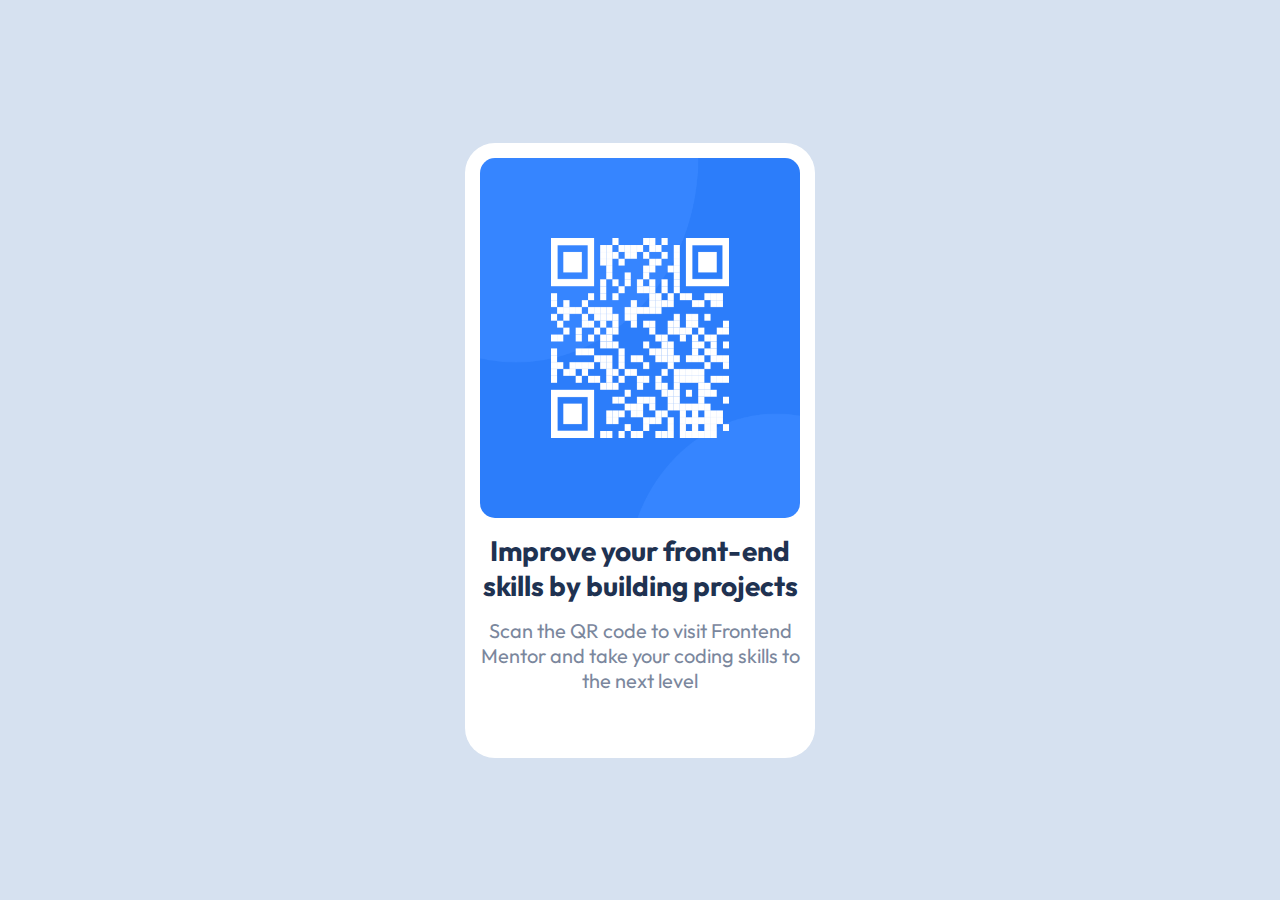
==== qr-code-component-main/index.html @ 07a199c7 "QR Code Component Challenge" ====
<!DOCTYPE html>
<html lang="en">
  <head>
    <meta charset="UTF-8" />
    <meta name="viewport" content="width=device-width, initial-scale=1.0" />
    <!-- displays site properly based on user's device -->

    <link
      rel="icon"
      type="image/png"
      sizes="32x32"
      href="./images/favicon-32x32.png"
    />
    <link rel="preconnect" href="https://fonts.googleapis.com" />
    <link rel="preconnect" href="https://fonts.gstatic.com" crossorigin />
    <link
      href="https://fonts.googleapis.com/css2?family=Outfit:wght@400;700&display=swap"
      rel="stylesheet"
    />
    <title>Frontend Mentor | QR code component</title>
    <link rel="stylesheet" href="style.css" />
  </head>
  <body>
    <div class="qr-container">
      <img src="./images/image-qr-code.png" alt="QR" />
      <p class="heading">Improve your front-end skills by building projects</p>
      <p class="sub">
        Scan the QR code to visit Frontend Mentor and take your coding skills to
        the next level
      </p>
    </div>

    <!-- <div class="attribution">
      Challenge by
      <a href="https://www.frontendmentor.io?ref=challenge" target="_blank"
        >Frontend Mentor</a
      >. Coded by <a href="#">Your Name Here</a>.
    </div> -->
  </body>
</html>
---- qr-code-component-main/style.css ----
* {
  margin: 0;
  padding: 0;
}

:root {
  --darkBlue: hsl(218, 44%, 22%);
  --grayBlue: hsl(220, 15%, 55%);
}

body {
  font-family: "Outfit", sans-serif;
  font-size: 15px;
  background-color: #d6e1f0;
  height: 100vh;
  display: flex;
  align-items: center;
  justify-content: center;
}

.qr-container {
  height: 60vh;
  width: 20%;
  background-color: hsl(0, 0%, 100%);
  display: flex;
  flex-direction: column;
  align-items: center;
  text-align: center;
  gap: 1em;
  padding: 1em;
  border-radius: 2em;
}

.qr-container img {
  height: 40vh;
  width: 100%;
  border-radius: 1em;
}

.heading {
  font-size: 2rem;
  font-weight: 700;
  color: var(--darkBlue);
}

.sub {
  text-align: center;
  font-size: 1.5rem;
  font-weight: 400;
  color: var(--grayBlue);
}



@media (max-width: 1400px) {
  
  .qr-container {
    height: 65vh;
    width: 25%;
  }
  
  .qr-container img {
    height: 40vh;
    width: 100%;
    border-radius: 1em;
  }
  
  .heading {
    font-size: 1.75rem;
  }
  
  .sub {
    font-size: 1.25rem;
  }
}
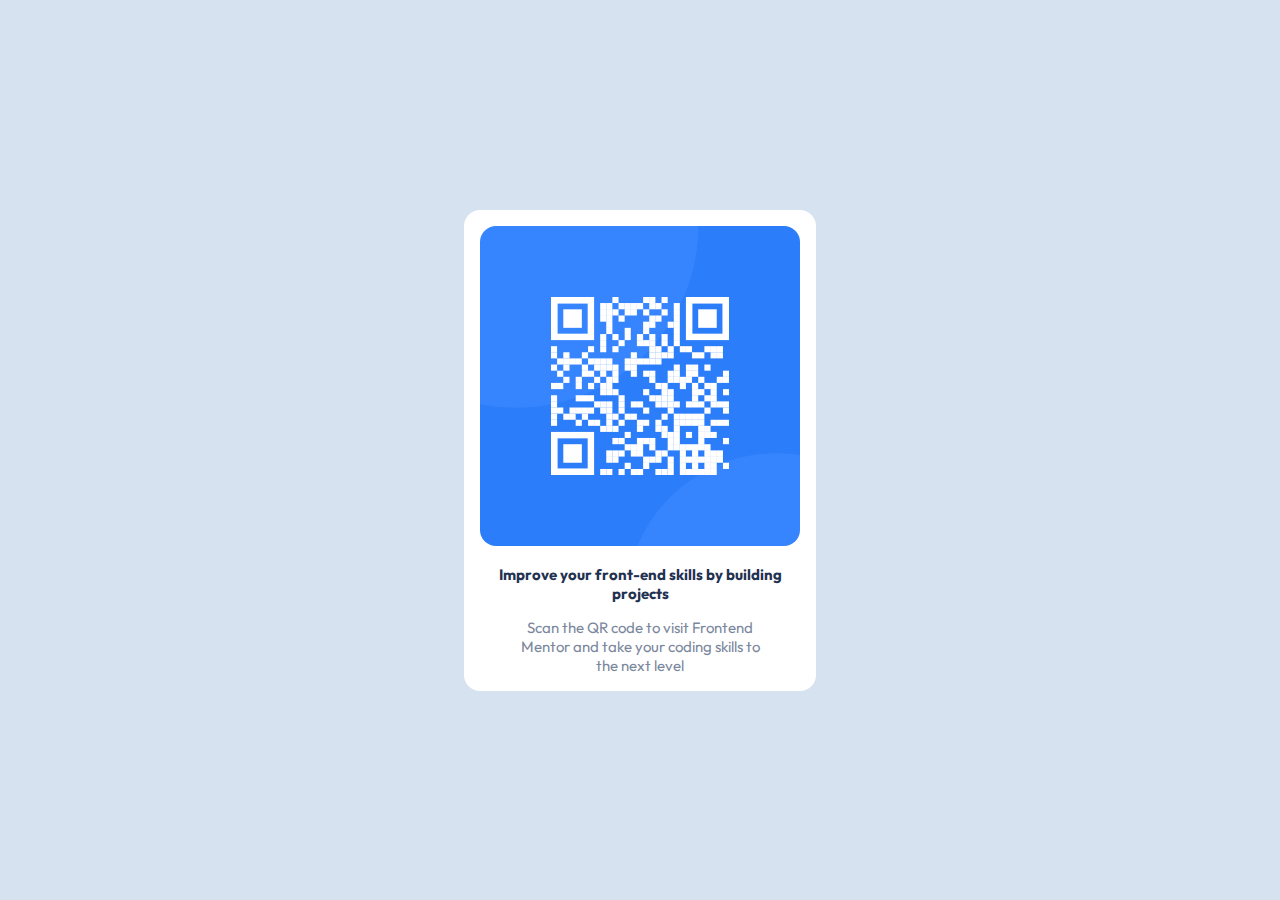
==== commit 10e194c9: "fix issues suggested by Hassia Issah" ====
--- a/qr-code-component-main/index.html
+++ b/qr-code-component-main/index.html
@@ -18,23 +18,16 @@
       rel="stylesheet"
     />
     <title>Frontend Mentor | QR code component</title>
-    <link rel="stylesheet" href="style.css" />
+    <link rel="stylesheet" href="./style.css" />
   </head>
   <body>
-    <div class="qr-container">
+    <main>
       <img src="./images/image-qr-code.png" alt="QR" />
-      <p class="heading">Improve your front-end skills by building projects</p>
-      <p class="sub">
+      <h1>Improve your front-end skills by building projects</p>
+      <p>
         Scan the QR code to visit Frontend Mentor and take your coding skills to
         the next level
       </p>
-    </div>
-
-    <!-- <div class="attribution">
-      Challenge by
-      <a href="https://www.frontendmentor.io?ref=challenge" target="_blank"
-        >Frontend Mentor</a
-      >. Coded by <a href="#">Your Name Here</a>.
-    </div> -->
+    </main>
   </body>
 </html>
--- a/qr-code-component-main/style.css
+++ b/qr-code-component-main/style.css
@@ -4,72 +4,47 @@
 }
 
 :root {
+  --white: hsl(0, 0%, 100%);
+  --lightGray: hsl(212, 45%, 89%);
   --darkBlue: hsl(218, 44%, 22%);
   --grayBlue: hsl(220, 15%, 55%);
 }
 
 body {
   font-family: "Outfit", sans-serif;
-  font-size: 15px;
-  background-color: #d6e1f0;
-  height: 100vh;
+  background-color: var(--lightGray);
+  min-height: 100vh;
   display: flex;
+  flex-direction: column;
+  justify-content: center;
   align-items: center;
-  justify-content: center;
 }
 
-.qr-container {
-  height: 60vh;
-  width: 20%;
-  background-color: hsl(0, 0%, 100%);
-  display: flex;
-  flex-direction: column;
-  align-items: center;
-  text-align: center;
-  gap: 1em;
+main {
+  max-width: 20em;
+  background-color: var(--white);
   padding: 1em;
-  border-radius: 2em;
-}
-
-.qr-container img {
-  height: 40vh;
-  width: 100%;
   border-radius: 1em;
 }
 
-.heading {
-  font-size: 2rem;
+img {
+  max-width: 100%;
+  border-radius: 1em;
+}
+
+h1,
+p {
+  font-size: 0.9375rem;
+  margin: 1em 1em 0 1em;
+  text-align: center;
+}
+
+h1 {
   font-weight: 700;
   color: var(--darkBlue);
 }
 
-.sub {
-  text-align: center;
-  font-size: 1.5rem;
+p {
   font-weight: 400;
   color: var(--grayBlue);
 }
-
-
-
-@media (max-width: 1400px) {
-  
-  .qr-container {
-    height: 65vh;
-    width: 25%;
-  }
-  
-  .qr-container img {
-    height: 40vh;
-    width: 100%;
-    border-radius: 1em;
-  }
-  
-  .heading {
-    font-size: 1.75rem;
-  }
-  
-  .sub {
-    font-size: 1.25rem;
-  }
-}